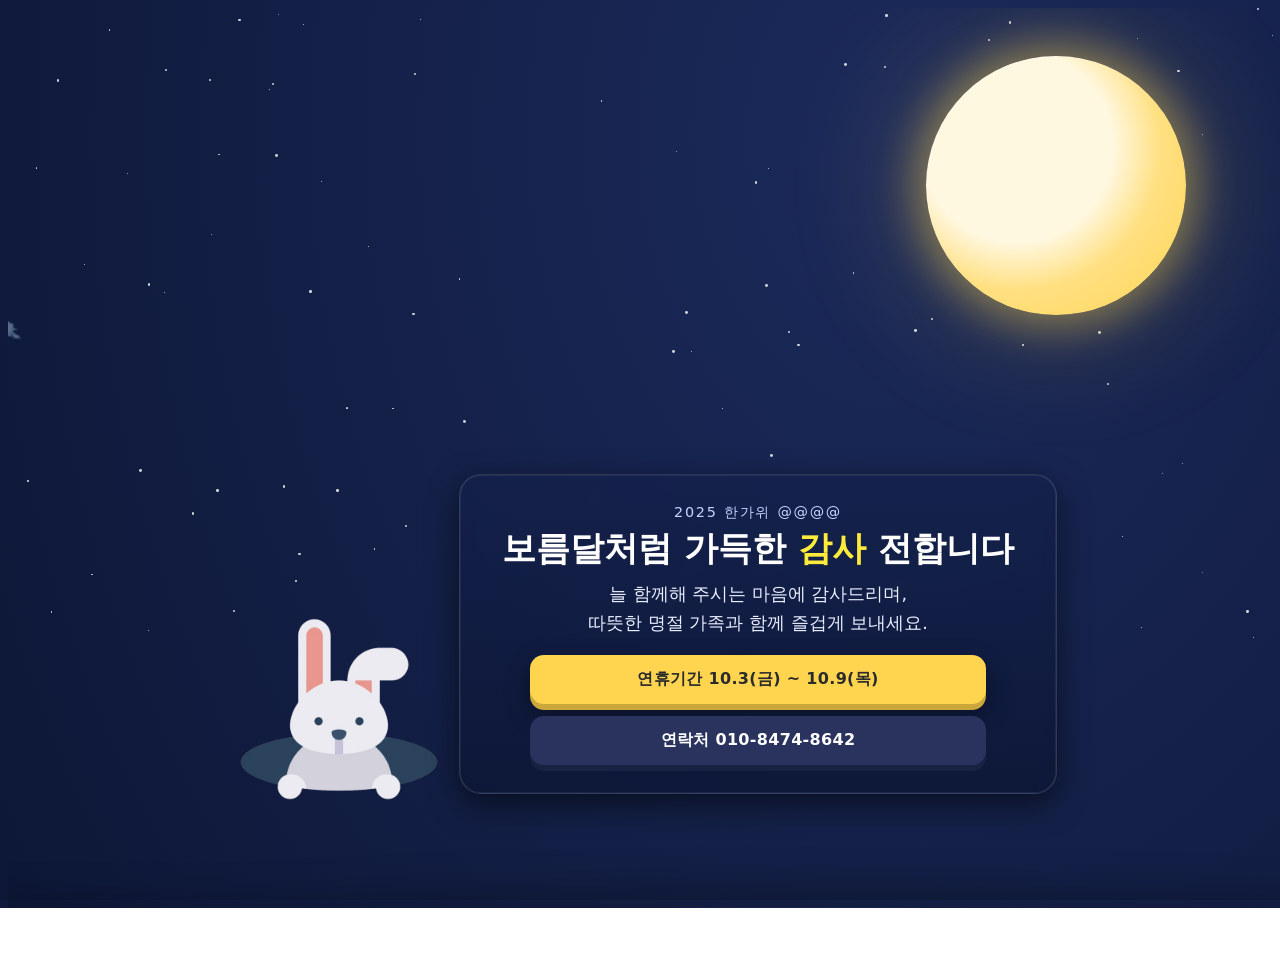
==== index.html @ 929eb502 "Add files via upload" ====
<!doctype html>
<html lang="ko">
<head>
  <meta charset="utf-8" />
  <meta name="viewport" content="width=device-width, initial-scale=1.0">
  <title>해요코딩학원 추석 감사 인사</title>
  <meta name="description" content="풍성한 한가위, 보내주신 신뢰와 응원에 감사드립니다. 해요코딩학원 드림." />
  <!-- 공유 미리보기 -->
  <meta property="og:title" content="풍성한 한가위 감사드립니다 🎑" />
  <meta property="og:description" content="보름달처럼 가득 찬 기쁨이 함께하길 바랍니다. 해요코딩학원 드림." />
  <meta property="og:image" content="https://postfiles.pstatic.net/MjAyNTA5MjdfMTMx/MDAxNzU4OTQ4NzI3Mjgy.Dm1bkY2tgO7mXk5aLHspOG1yhKD48ZL5SoJcIr5tyhEg.bdWwjQ0OEG_s8W8WAwv14SQyLs3kI4AkTOx3r7p2QRIg.PNG/kakao_image.png?type=w773" />
  <meta property="og:type" content="website" />
  <link rel="stylesheet" href="style.css" />
</head>
<body>
  <main class="scene">
    <!-- 배경 오브젝트 -->
    <div class="stars" aria-hidden="true"></div>
    <div class="moon" aria-hidden="true"></div>
    <div class="cloud" aria-hidden="true"></div>
    <div class="cloud two" aria-hidden="true"></div>

    
    <div class="hills" aria-hidden="true"></div>

    
    <section class="card-wrap"> 
      <img class="rabbit" src="images/rabbit.png" alt="추석 토끼" />
    <!-- 콘텐츠 카드 -->
    <section class="card" role="dialog" aria-label="추석 인사 카드">
      <div class="badge">2025 한가위 @@@@</div>
      <h1>보름달처럼 가득한 <span class="accent">감사</span> 전합니다</h1>
      <p>
        늘 함께해 주시는 마음에 감사드리며,<br>  
        따뜻한 명절 가족과 함께 즐겁게 보내세요.
      </p>
      <div class="btns">
        <!-- 👉 필요 시 링크 교체 -->
        <a class="btn primary" href="https://blog.naver.com/heyocoding/224020069210" target="_blank" rel="noopener">연휴기간 10.3(금) ~ 10.9(목)</a>
        <a class="btn ghost" href="tel:01084748642">연락처 010-8474-8642</a>
      </div>

    </section>  
    </section>

    <footer class="foot">© 해요코딩학원 | <br>울산 북구 화산4길 22, 3층</footer>
  </main>
  <script src="script.js"></script>
</body>
</html>
---- style.css ----
/* 기본 색상 */
:root{
  --bg1:#0b1431; --bg2:#1b2a5b;
  --accent:#ffd54f; --accent2:#ffeb3b;
  --txt:#ffffff; --sub:#c6d4ff;
  --btn:#ffd54f; --btnTxt:#2b2b2b;
}

/* 9:16 세로 화면 최적화 */
html,body{
  width:100%;
  height:100%;
  overflow-x:hidden; /* 가로 스크롤 방지 */
}
body{
  font-family: ui-rounded, "Pretendard","Noto Sans KR", system-ui, -apple-system, sans-serif;
  background: radial-gradient(1200px 1600px at 70% 15%, var(--bg2), var(--bg1));
  color:var(--txt);
}

/* 장면 컨테이너 : 안전영역 포함 */
.scene{
  position:relative; min-height:100dvh;
  padding: max(2.4rem, env(safe-area-inset-top)) 16px max(18px, env(safe-area-inset-bottom));
  display:grid; place-items:center;
  overflow:hidden;
}

/* 달/구름/별 애니메이션 크기 상향, 위치 상단 집중 */
.moon{
  position:absolute; 
  top:5%; right:8%;
  width:min(28.8vmin, 500px); 
  height:min(28.8vmin, 500px);   /* ← 오타 수정: 500x → 500px */
  aspect-ratio:1/1; 
  border-radius:50%;

  background: radial-gradient(
    circle at 35% 35%,
    #fff8e1 0 40%,
    #ffe082 60%,
    #ffd54f 100%
  );

  box-shadow:0 0 40px 12px rgba(255,213,79,.4),
             0 0 120px 24px rgba(255,213,79,.18);

  /* 두 가지 애니메이션 동시 적용 */
  animation: float 6s ease-in-out infinite,
             moonGlow 4s ease-in-out infinite;
}

/* 위아래 둥실둥실 */
@keyframes float{
  0%,100%{ transform:translateY(0); }
  50%    { transform:translateY(-8px); }
}

/* 반짝이는 효과 */
@keyframes moonGlow{
  0%,100%{
    box-shadow:0 0 40px 12px rgba(255,213,79,.4),
               0 0 120px 24px rgba(255,213,79,.18);
    filter:brightness(1);
  }
  50%{
    box-shadow:0 0 60px 20px rgba(255,213,79,.65),
               0 0 160px 36px rgba(255,213,79,.35);
    filter:brightness(1.08);
  }
}



.cloud{
  position:absolute;
  top:14%; left:-30vw;
  width:70vw;
  /* height:auto;  ← 이거 제거 */
  height: clamp(144px, 21.6vw, 312px);   /* ✅ 요소 높이 부여 */
  background-image: url("images/cloud.png");
  background-size: contain;
  background-repeat: no-repeat;
  animation: drift 30s linear infinite;
  opacity:.5;
  z-index: 1;
}
.cloud.two{
  top:22%;
  left:-40vw;
   width:72vw;   /* 60 × 1.2 */
  height: clamp(120px, 19.2vw, 264px);
  animation: drift 38s linear infinite;
  opacity:.55;
}

@keyframes drift{
  from { transform: translateX(0); }
  to   { transform: translateX(130vw); }  /* ✅ transform 기반 이동이 더 매끄러움 */
}



/* 별 */
.stars i{
  position:absolute; background:#fff; width:2px; height:2px; border-radius:50%;
  opacity:.8; animation: twinkle 3s ease-in-out infinite alternate;
}
@keyframes twinkle{from{opacity:.25; transform:scale(.8)} to{opacity:1; transform:scale(1.15)}}

/* 언덕(하단) */
.hills{
  position:absolute; inset:auto -10% 0 -10%; height:28vh; pointer-events:none;
  background:
    radial-gradient(110% 60% at 10% 120%, #223a80 0 60%, transparent 61%),
    radial-gradient(120% 70% at 60% 120%, #1d2f66 0 60%, transparent 61%),
    radial-gradient(110% 60% at 110% 120%, #253a7a 0 60%, transparent 61%);
  filter: drop-shadow(0 -8px 24px #0006);
}
.card-wrap{
  display:flex;
  justify-content:center;   /* 가운데 정렬 */
  align-items:center;       /* 세로 정렬 맞춤 */
  gap:20px;                 /* 토끼와 카드 사이 간격 */
  position:relative;
  z-index:2;                /* 배경 요소보다 위 */
  flex-wrap:wrap;           /* 모바일에서 자동 줄바꿈 */
}

.rabbit{
  width:min(31.2vmin, 200px);  /* 크기 적절히 */
  animation: pound 1.2s ease-in-out infinite, shine 2s ease-in-out infinite;
  margin-top:150px; 
}

/* 반짝임 애니메이션 */
@keyframes shine {
  0%, 100% {
    filter: drop-shadow(0 0 4px rgba(255, 255, 255, 0.3))
            drop-shadow(0 0 8px rgba(255, 255, 200, 0.2));
  }
  50% {
    filter: drop-shadow(0 0 8px rgba(255, 255, 255, 0.8))
            drop-shadow(0 0 16px rgba(255, 255, 150, 0.6));
  }
}
@keyframes pound{0%{transform:translateY(0)}50%{transform:translateY(-3px)}100%{transform:translateY(0)}}

/* 카드 : 세로 가독성 위해 크게, 버튼 세로 정렬 */
.card{
  position:relative; z-index:2; text-align:center;
  width:min(92vw, 540px);
  padding: clamp(18px, 3.2vh, 28px);
  background: linear-gradient(180deg, #13204aAA, #0b1431AA);
  border:1px solid #ffffff22; border-radius:22px;
  backdrop-filter: blur(6px);
  box-shadow: 0 10px 30px #0008, inset 0 0 0 1px #fff1;
  animation: rise .9s ease-out both;
}
@keyframes rise{from{transform:translateY(12px); opacity:0}to{transform:translateY(0); opacity:1}}

.badge{
  font-size: clamp(.9rem, 1.6vh, 1rem);
  letter-spacing:.12em; color:var(--sub)
}
h1{
  margin:.35rem 0 .6rem;
  font-size: clamp(1.4rem, 3.8vh, 2.3rem);
  line-height:1.25;
}
.accent{color:var(--accent2)}
p{
  margin:.4rem 0 1.1rem; line-height:1.65; color:#e9eeff;
  font-size: clamp(1rem, 2.1vh, 1.1rem);
}

/* 버튼 : 터치 영역 크게, 세로 스택 */
.btns{display:flex; flex-direction:column; gap:12px; align-items:center}
.btn{
  width:min(92%, 420px);
  padding:14px 18px; border-radius:14px; border:0; cursor:pointer;
  text-decoration:none; display:inline-flex; justify-content:center; align-items:center;
  font-weight:800; letter-spacing:.02em;
  transition:.15s ease;
}
.btn.primary{
  background:var(--btn); color:var(--btnTxt);
  box-shadow:0 6px 0 #c9a73a, 0 10px 24px #0006;
}
.btn.ghost{
  background:#2a335e; color:#fff;
  box-shadow:0 6px 0 #1a2244;
}
.btn:active{transform: translateY(1px)}

.foot{
  position:absolute; bottom: max(8px, env(safe-area-inset-bottom));
  left:50%; transform:translateX(-50%);
  font-size:.9rem; color:#cbd6ff88
}

/* 작은 기기(가로 360~390px)에서 카드가 너무 크지 않게 */
@media (max-width: 400px){
  .rabbit{left:3vw}
  .moon{right:6%}
}


/* 모바일에서 균형 맞추기 */
@media (max-width:600px){
  /* 달: 가운데 윗부분에 정렬 + 화면 밖으로 안나가게 */
  .moon{
    left:50%; right:auto; top:6%;
    transform:translateX(-50%);          /* 가로 가운데 */
    width:min(38vmin,380px);              /* 살짝 키워도 중앙이라 안정적 */
    height:min(38vmin,380px);
  }

  /* 구름: 달을 중심으로 좌우 균형 */
  .cloud{
    left:50%; top:22%;
    transform:translateX(-70%);           /* 왼쪽 구름 역할 */
    width:78vw; height:clamp(120px,18vw,260px);
    opacity:.55;
  }
  .cloud.two{
    left:50%; top:30%;
    transform:translateX(10%);            /* 오른쪽 구름 역할 */
    width:70vw; height:clamp(110px,17vw,240px);
    opacity:.45;
    animation-duration:36s;
  }

  /* 토끼: 카드 위 중앙 정렬 */
  .card-wrap{flex-direction:column; align-items:center; gap:16px}
  .rabbit{margin-top:4vh}                  /* 150px 고정값 대신 비율 사용 */
  
  /* 카드: 살짝 위로 올려 화면 하단 여백 확보 */
  .card{margin-top:2vh}
}
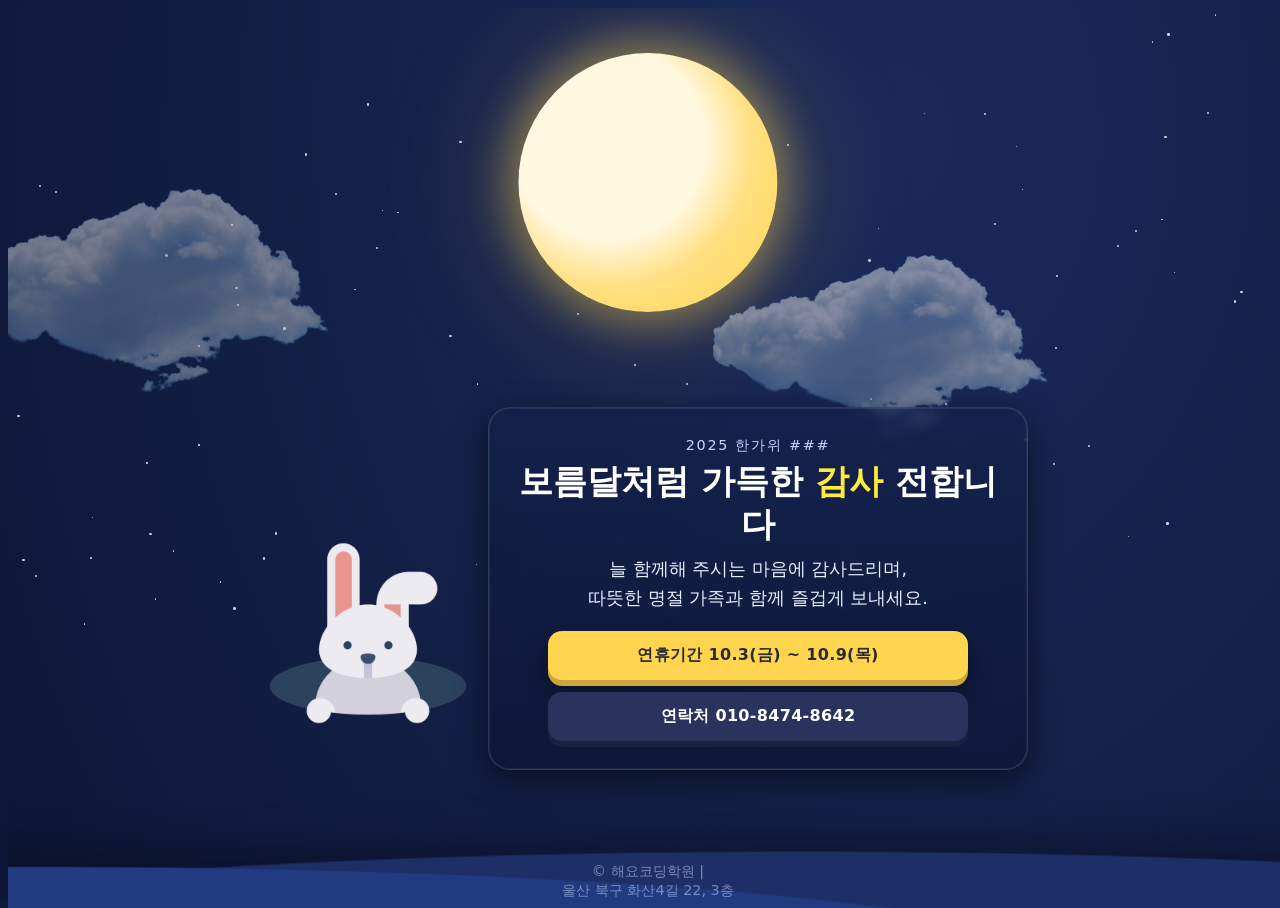
==== commit 1eab9165: "Add files via upload" ====
--- a/index.html
+++ b/index.html
@@ -2,7 +2,7 @@
 <html lang="ko">
 <head>
   <meta charset="utf-8" />
-  <meta name="viewport" content="width=device-width, initial-scale=1.0">
+  <meta name="viewport" content="width=device-width,initial-scale=1,viewport-fit=cover" />
   <title>해요코딩학원 추석 감사 인사</title>
   <meta name="description" content="풍성한 한가위, 보내주신 신뢰와 응원에 감사드립니다. 해요코딩학원 드림." />
   <!-- 공유 미리보기 -->
@@ -19,28 +19,23 @@
     <div class="moon" aria-hidden="true"></div>
     <div class="cloud" aria-hidden="true"></div>
     <div class="cloud two" aria-hidden="true"></div>
-
-    
     <div class="hills" aria-hidden="true"></div>
 
-    
-    <section class="card-wrap"> 
+    <!-- 콘텐츠 -->
+    <section class="card-wrap">
       <img class="rabbit" src="images/rabbit.png" alt="추석 토끼" />
-    <!-- 콘텐츠 카드 -->
-    <section class="card" role="dialog" aria-label="추석 인사 카드">
-      <div class="badge">2025 한가위 @@@@</div>
-      <h1>보름달처럼 가득한 <span class="accent">감사</span> 전합니다</h1>
-      <p>
-        늘 함께해 주시는 마음에 감사드리며,<br>  
-        따뜻한 명절 가족과 함께 즐겁게 보내세요.
-      </p>
-      <div class="btns">
-        <!-- 👉 필요 시 링크 교체 -->
-        <a class="btn primary" href="https://blog.naver.com/heyocoding/224020069210" target="_blank" rel="noopener">연휴기간 10.3(금) ~ 10.9(목)</a>
-        <a class="btn ghost" href="tel:01084748642">연락처 010-8474-8642</a>
-      </div>
-
-    </section>  
+      <section class="card" role="dialog" aria-label="추석 인사 카드">
+        <div class="badge">2025 한가위 ###</div>
+        <h1>보름달처럼 가득한 <span class="accent">감사</span> 전합니다</h1>
+        <p>
+          늘 함께해 주시는 마음에 감사드리며,<br>
+          따뜻한 명절 가족과 함께 즐겁게 보내세요.
+        </p>
+        <div class="btns">
+          <a class="btn primary" href="https://blog.naver.com/heyocoding/224020069210" target="_blank" rel="noopener">연휴기간 10.3(금) ~ 10.9(목)</a>
+          <a class="btn ghost" href="tel:01084748642">연락처 010-8474-8642</a>
+        </div>
+      </section>
     </section>
 
     <footer class="foot">© 해요코딩학원 | <br>울산 북구 화산4길 22, 3층</footer>
--- a/style.css
+++ b/style.css
@@ -6,12 +6,13 @@
   --btn:#ffd54f; --btnTxt:#2b2b2b;
 }
 
-/* 9:16 세로 화면 최적화 */
+/* 초기화 & 스크롤 가로 차단 */
 html,body{
   width:100%;
   height:100%;
   overflow-x:hidden; /* 가로 스크롤 방지 */
 }
+*{box-sizing:border-box}
 body{
   font-family: ui-rounded, "Pretendard","Noto Sans KR", system-ui, -apple-system, sans-serif;
   background: radial-gradient(1200px 1600px at 70% 15%, var(--bg2), var(--bg1));
@@ -23,40 +24,39 @@
   position:relative; min-height:100dvh;
   padding: max(2.4rem, env(safe-area-inset-top)) 16px max(18px, env(safe-area-inset-bottom));
   display:grid; place-items:center;
-  overflow:hidden;
-}
-
-/* 달/구름/별 애니메이션 크기 상향, 위치 상단 집중 */
+  overflow:hidden; /* 내부 절대요소가 밖으로 나가도 잘림 방지 */
+}
+
+/* 달 */
 .moon{
-  position:absolute; 
-  top:5%; right:8%;
-  width:min(28.8vmin, 500px); 
-  height:min(28.8vmin, 500px);   /* ← 오타 수정: 500x → 500px */
-  aspect-ratio:1/1; 
+  position:absolute;
+  top:5%;
+  left:50%;
+  transform:translateX(-50%);
+  width:min(28.8vmin, 500px);
+  height:min(28.8vmin, 500px);
+  aspect-ratio:1/1;
   border-radius:50%;
-
   background: radial-gradient(
     circle at 35% 35%,
     #fff8e1 0 40%,
     #ffe082 60%,
     #ffd54f 100%
   );
-
   box-shadow:0 0 40px 12px rgba(255,213,79,.4),
              0 0 120px 24px rgba(255,213,79,.18);
-
-  /* 두 가지 애니메이션 동시 적용 */
   animation: float 6s ease-in-out infinite,
              moonGlow 4s ease-in-out infinite;
-}
-
-/* 위아래 둥실둥실 */
+  max-width:100vw; /* 어떤 화면에서도 가로 초과 금지 */
+}
+
+/* 둥실둥실 */
 @keyframes float{
-  0%,100%{ transform:translateY(0); }
-  50%    { transform:translateY(-8px); }
-}
-
-/* 반짝이는 효과 */
+  0%,100%{ transform:translate(-50%,0); }
+  50%    { transform:translate(-50%,-8px); }
+}
+
+/* 반짝임 */
 @keyframes moonGlow{
   0%,100%{
     box-shadow:0 0 40px 12px rgba(255,213,79,.4),
@@ -70,36 +70,38 @@
   }
 }
 
-
-
+/* 구름 */
 .cloud{
   position:absolute;
-  top:14%; left:-30vw;
+  top:14%;
+  left:50%;
+  transform:translateX(-80%);
   width:70vw;
-  /* height:auto;  ← 이거 제거 */
-  height: clamp(144px, 21.6vw, 312px);   /* ✅ 요소 높이 부여 */
+  height: clamp(144px, 21.6vw, 312px);
   background-image: url("images/cloud.png");
   background-size: contain;
   background-repeat: no-repeat;
   animation: drift 30s linear infinite;
   opacity:.5;
-  z-index: 1;
+  z-index:1;
+  max-width:100vw;
 }
 .cloud.two{
   top:22%;
-  left:-40vw;
-   width:72vw;   /* 60 × 1.2 */
+  left:50%;
+  transform:translateX(5%);
+  width:72vw;
   height: clamp(120px, 19.2vw, 264px);
   animation: drift 38s linear infinite;
   opacity:.55;
-}
-
+  max-width:100vw;
+}
+
+/* 부드러운 이동(화면을 넘기지 않도록 130→105) */
 @keyframes drift{
   from { transform: translateX(0); }
-  to   { transform: translateX(130vw); }  /* ✅ transform 기반 이동이 더 매끄러움 */
-}
-
-
+  to   { transform: translateX(105vw); }
+}
 
 /* 별 */
 .stars i{
@@ -117,23 +119,27 @@
     radial-gradient(110% 60% at 110% 120%, #253a7a 0 60%, transparent 61%);
   filter: drop-shadow(0 -8px 24px #0006);
 }
+
+/* 카드 + 토끼 래퍼 */
 .card-wrap{
   display:flex;
-  justify-content:center;   /* 가운데 정렬 */
-  align-items:center;       /* 세로 정렬 맞춤 */
-  gap:20px;                 /* 토끼와 카드 사이 간격 */
+  justify-content:center;
+  align-items:center;
+  gap:20px;
   position:relative;
-  z-index:2;                /* 배경 요소보다 위 */
-  flex-wrap:wrap;           /* 모바일에서 자동 줄바꿈 */
-}
-
+  z-index:2;
+  flex-wrap:wrap; /* 줄바꿈으로 자동 반응형 */
+}
+
+/* 토끼 */
 .rabbit{
-  width:min(31.2vmin, 200px);  /* 크기 적절히 */
+  width:min(31.2vmin, 200px);
   animation: pound 1.2s ease-in-out infinite, shine 2s ease-in-out infinite;
-  margin-top:150px; 
-}
-
-/* 반짝임 애니메이션 */
+  margin-top:10vh;
+  max-width:100vw;
+}
+
+/* 반짝임 */
 @keyframes shine {
   0%, 100% {
     filter: drop-shadow(0 0 4px rgba(255, 255, 255, 0.3))
@@ -146,7 +152,7 @@
 }
 @keyframes pound{0%{transform:translateY(0)}50%{transform:translateY(-3px)}100%{transform:translateY(0)}}
 
-/* 카드 : 세로 가독성 위해 크게, 버튼 세로 정렬 */
+/* 카드 */
 .card{
   position:relative; z-index:2; text-align:center;
   width:min(92vw, 540px);
@@ -174,7 +180,7 @@
   font-size: clamp(1rem, 2.1vh, 1.1rem);
 }
 
-/* 버튼 : 터치 영역 크게, 세로 스택 */
+/* 버튼 */
 .btns{display:flex; flex-direction:column; gap:12px; align-items:center}
 .btn{
   width:min(92%, 420px);
@@ -193,48 +199,43 @@
 }
 .btn:active{transform: translateY(1px)}
 
+/* 푸터 */
 .foot{
   position:absolute; bottom: max(8px, env(safe-area-inset-bottom));
   left:50%; transform:translateX(-50%);
-  font-size:.9rem; color:#cbd6ff88
-}
-
-/* 작은 기기(가로 360~390px)에서 카드가 너무 크지 않게 */
+  font-size:.9rem; color:#cbd6ff88; text-align:center;
+}
+
+/* 작은 기기(가로 360~390px)에서 전체 요소 중앙 유지 */
 @media (max-width: 400px){
-  .rabbit{left:3vw}
-  .moon{right:6%}
-}
-
-
-/* 모바일에서 균형 맞추기 */
+  .moon{top:6%}
+}
+
+/* 모바일 추가 최적화 */
 @media (max-width:600px){
-  /* 달: 가운데 윗부분에 정렬 + 화면 밖으로 안나가게 */
+  /* 달: 중앙 + 화면 초과 방지 */
   .moon{
-    left:50%; right:auto; top:6%;
-    transform:translateX(-50%);          /* 가로 가운데 */
-    width:min(38vmin,380px);              /* 살짝 키워도 중앙이라 안정적 */
+    width:min(38vmin,380px);
     height:min(38vmin,380px);
-  }
-
-  /* 구름: 달을 중심으로 좌우 균형 */
+    top:6%;
+  }
+
+  /* 구름: 좌우 균형 + 화면 초과 방지 */
   .cloud{
     left:50%; top:22%;
-    transform:translateX(-70%);           /* 왼쪽 구름 역할 */
+    transform:translateX(-70%);
     width:78vw; height:clamp(120px,18vw,260px);
     opacity:.55;
   }
   .cloud.two{
     left:50%; top:30%;
-    transform:translateX(10%);            /* 오른쪽 구름 역할 */
+    transform:translateX(10%);
     width:70vw; height:clamp(110px,17vw,240px);
-    opacity:.45;
-    animation-duration:36s;
-  }
-
-  /* 토끼: 카드 위 중앙 정렬 */
+    opacity:.45; animation-duration:36s;
+  }
+
+  /* 토끼/카드 중앙 정렬 */
   .card-wrap{flex-direction:column; align-items:center; gap:16px}
-  .rabbit{margin-top:4vh}                  /* 150px 고정값 대신 비율 사용 */
-  
-  /* 카드: 살짝 위로 올려 화면 하단 여백 확보 */
-  .card{margin-top:2vh}
-}
+  .rabbit{margin-top:4vh; width:min(35vw, 180px)}
+  .card{width:90vw; margin-top:2vh}
+}
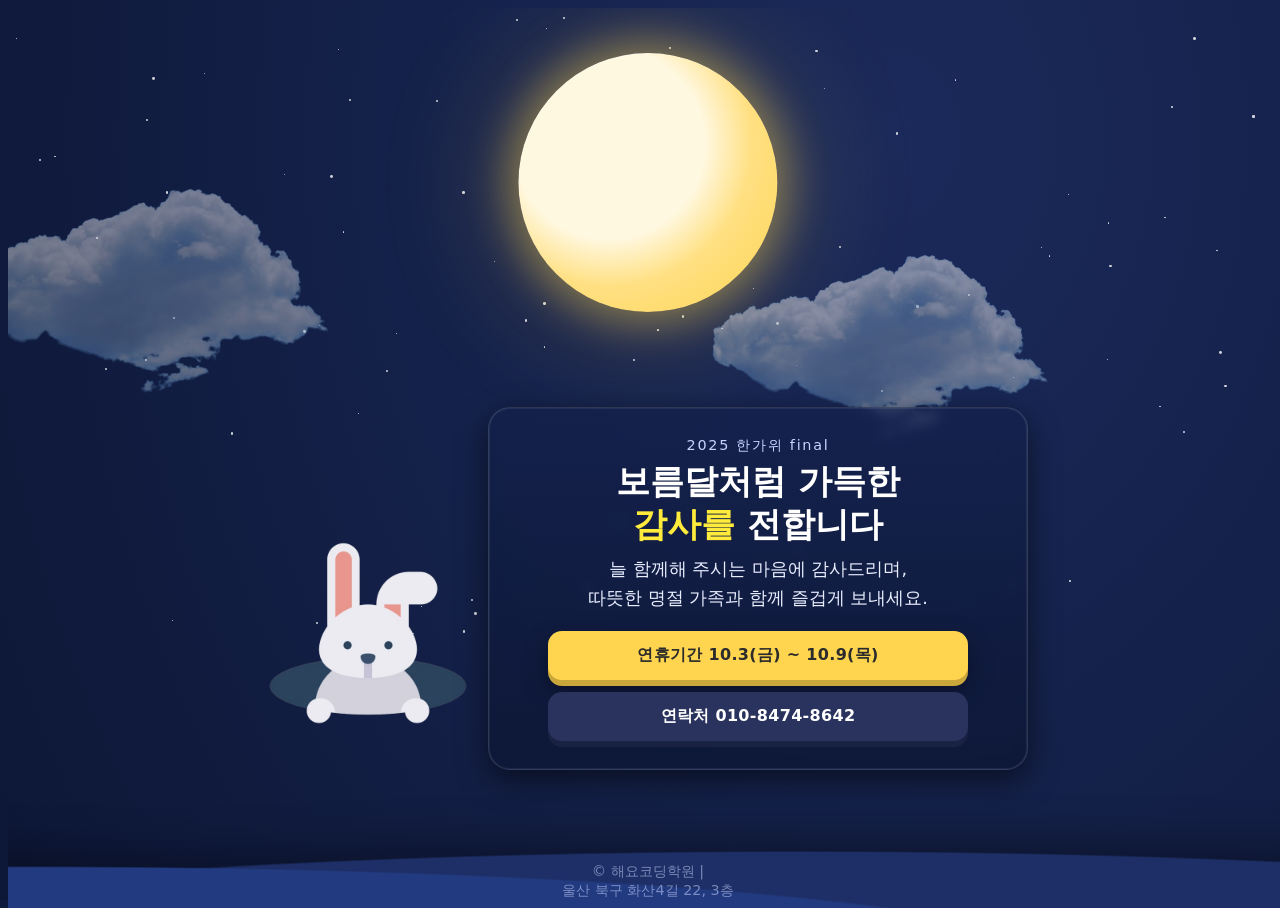
==== commit 3c903f59: "Add files via upload" ====
--- a/index.html
+++ b/index.html
@@ -25,8 +25,8 @@
     <section class="card-wrap">
       <img class="rabbit" src="images/rabbit.png" alt="추석 토끼" />
       <section class="card" role="dialog" aria-label="추석 인사 카드">
-        <div class="badge">2025 한가위 ###</div>
-        <h1>보름달처럼 가득한 <span class="accent">감사</span> 전합니다</h1>
+        <div class="badge">2025 한가위 final</div>
+        <h1>보름달처럼 가득한 <br><span class="accent">감사를</span> 전합니다</h1>
         <p>
           늘 함께해 주시는 마음에 감사드리며,<br>
           따뜻한 명절 가족과 함께 즐겁게 보내세요.
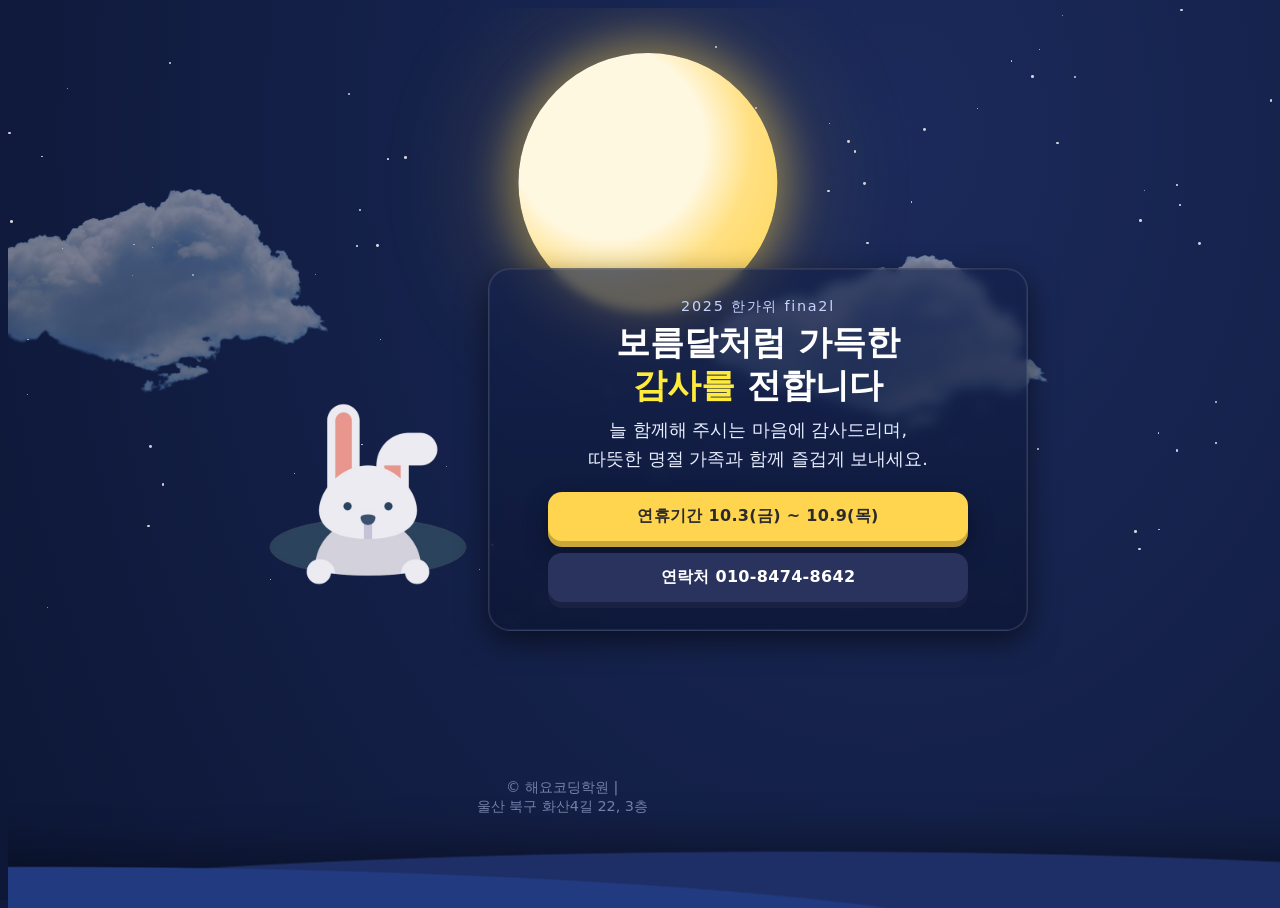
==== commit 8077f148: "Add files via upload" ====
--- a/index.html
+++ b/index.html
@@ -25,7 +25,7 @@
     <section class="card-wrap">
       <img class="rabbit" src="images/rabbit.png" alt="추석 토끼" />
       <section class="card" role="dialog" aria-label="추석 인사 카드">
-        <div class="badge">2025 한가위 final</div>
+        <div class="badge">2025 한가위 fina2l</div>
         <h1>보름달처럼 가득한 <br><span class="accent">감사를</span> 전합니다</h1>
         <p>
           늘 함께해 주시는 마음에 감사드리며,<br>
--- a/style.css
+++ b/style.css
@@ -201,7 +201,8 @@
 
 /* 푸터 */
 .foot{
-  position:absolute; bottom: max(8px, env(safe-area-inset-bottom));
+  position:static; 
+  bottom: max(8px, env(safe-area-inset-bottom));
   left:50%; transform:translateX(-50%);
   font-size:.9rem; color:#cbd6ff88; text-align:center;
 }
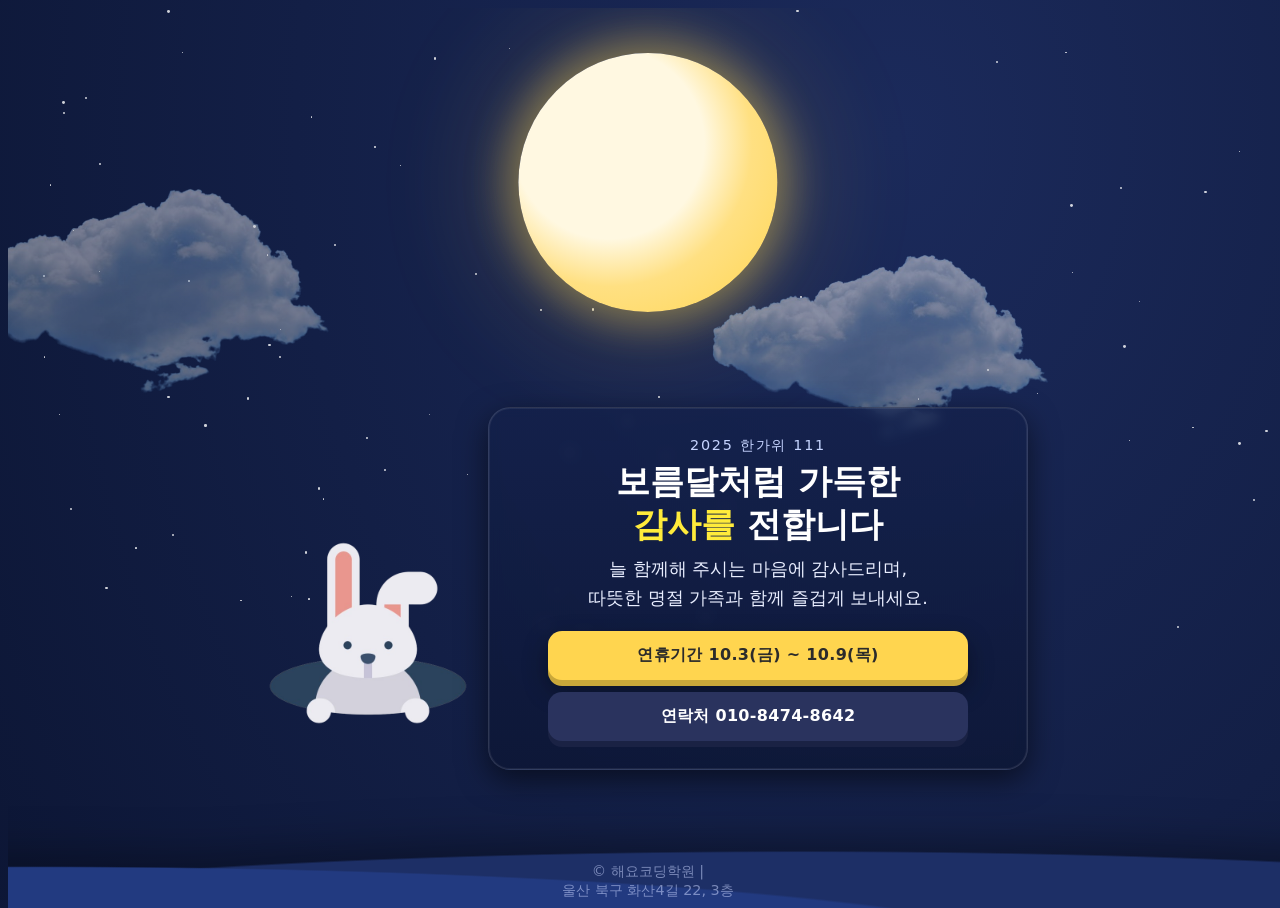
==== commit ba756695: "Add files via upload" ====
--- a/index.html
+++ b/index.html
@@ -25,7 +25,7 @@
     <section class="card-wrap">
       <img class="rabbit" src="images/rabbit.png" alt="추석 토끼" />
       <section class="card" role="dialog" aria-label="추석 인사 카드">
-        <div class="badge">2025 한가위 fina2l</div>
+        <div class="badge">2025 한가위 111</div>
         <h1>보름달처럼 가득한 <br><span class="accent">감사를</span> 전합니다</h1>
         <p>
           늘 함께해 주시는 마음에 감사드리며,<br>
--- a/style.css
+++ b/style.css
@@ -201,7 +201,7 @@
 
 /* 푸터 */
 .foot{
-  position:static; 
+  position:absolute; 
   bottom: max(8px, env(safe-area-inset-bottom));
   left:50%; transform:translateX(-50%);
   font-size:.9rem; color:#cbd6ff88; text-align:center;
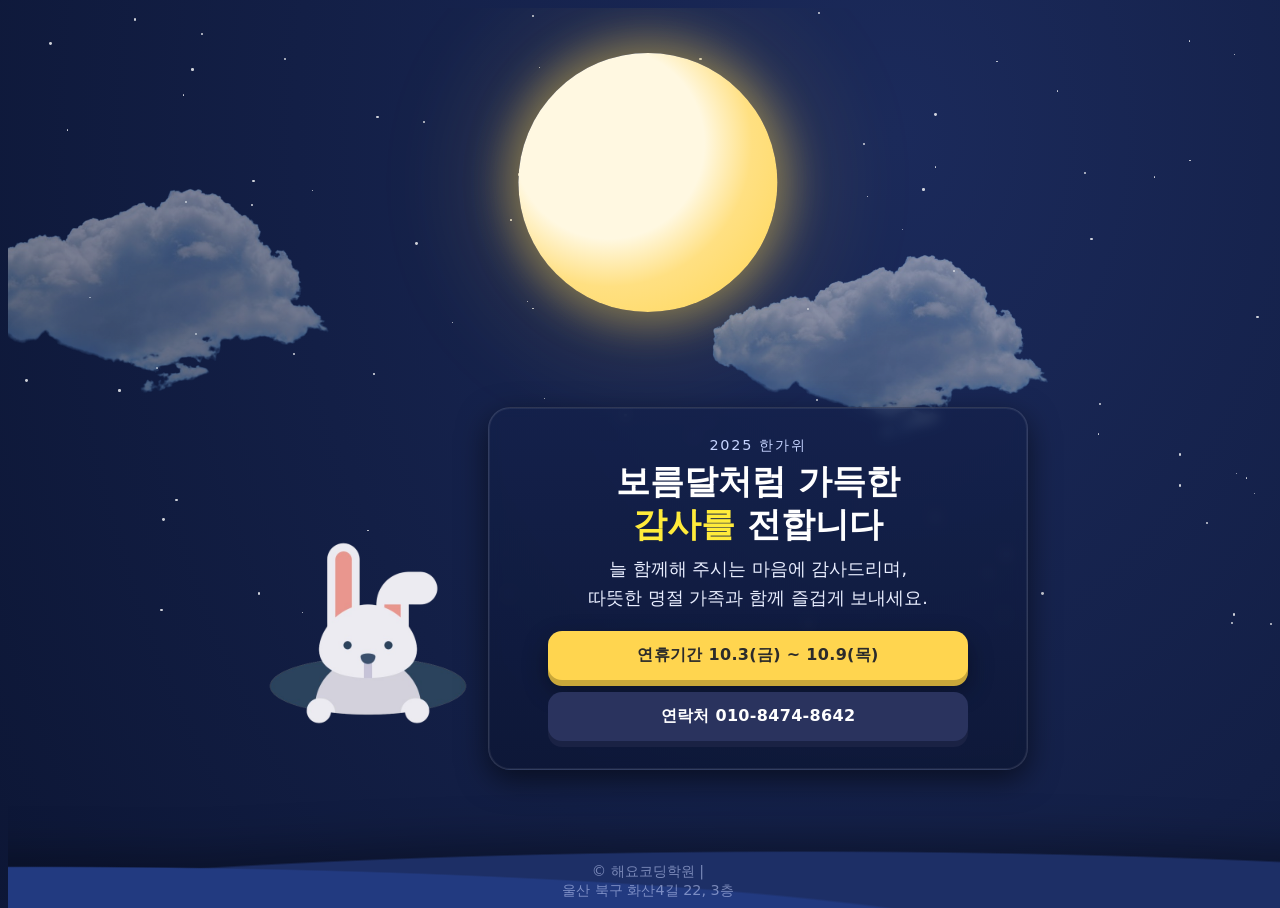
==== commit 4dcc0f37: "Add files via upload" ====
--- a/index.html
+++ b/index.html
@@ -25,7 +25,7 @@
     <section class="card-wrap">
       <img class="rabbit" src="images/rabbit.png" alt="추석 토끼" />
       <section class="card" role="dialog" aria-label="추석 인사 카드">
-        <div class="badge">2025 한가위 111</div>
+        <div class="badge">2025 한가위</div>
         <h1>보름달처럼 가득한 <br><span class="accent">감사를</span> 전합니다</h1>
         <p>
           늘 함께해 주시는 마음에 감사드리며,<br>
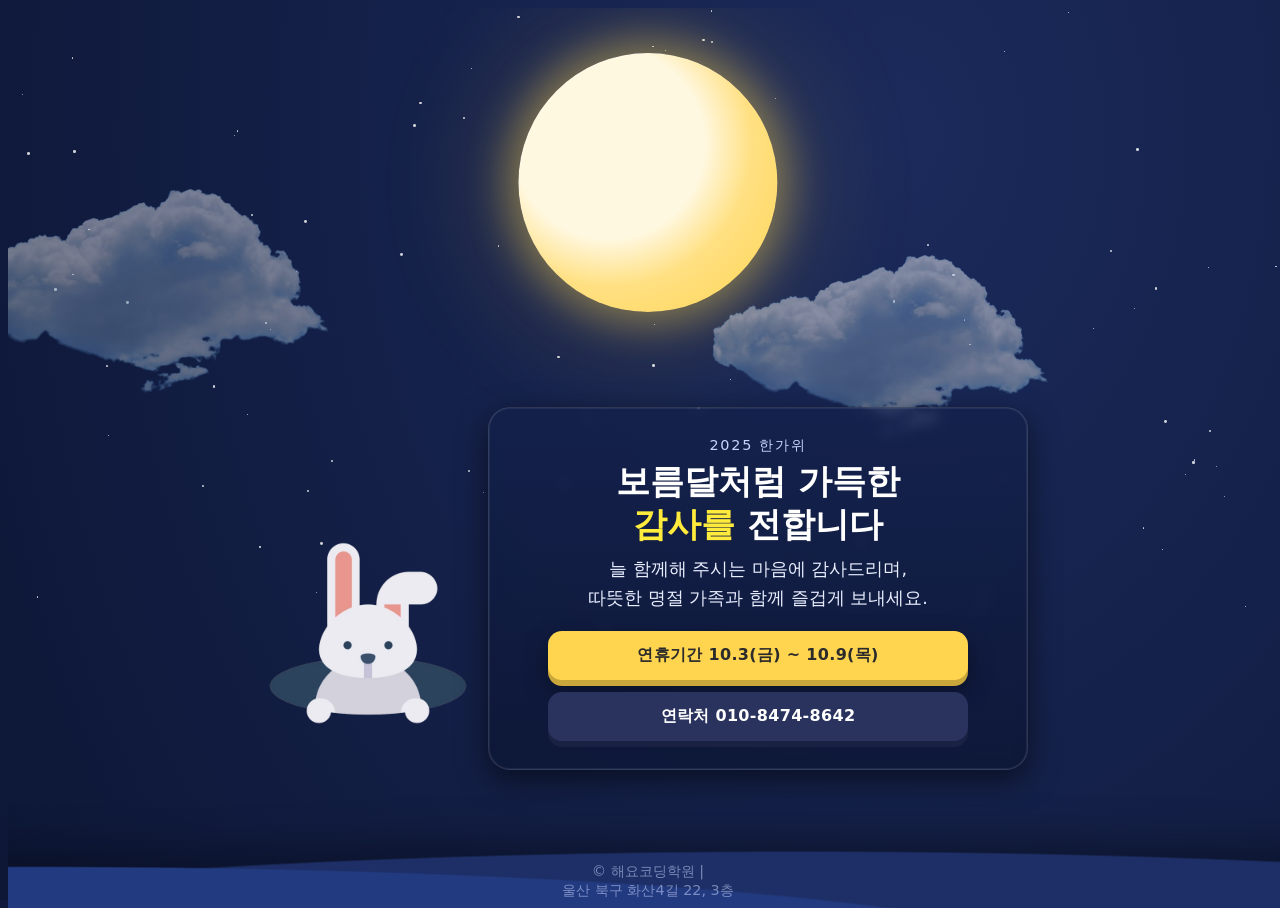
==== commit 6b0ce3d4: "Add files via upload" ====
--- a/index.html
+++ b/index.html
@@ -1,45 +1 @@
-<!doctype html>
-<html lang="ko">
-<head>
-  <meta charset="utf-8" />
-  <meta name="viewport" content="width=device-width,initial-scale=1,viewport-fit=cover" />
-  <title>해요코딩학원 추석 감사 인사</title>
-  <meta name="description" content="풍성한 한가위, 보내주신 신뢰와 응원에 감사드립니다. 해요코딩학원 드림." />
-  <!-- 공유 미리보기 -->
-  <meta property="og:title" content="풍성한 한가위 감사드립니다 🎑" />
-  <meta property="og:description" content="보름달처럼 가득 찬 기쁨이 함께하길 바랍니다. 해요코딩학원 드림." />
-  <meta property="og:image" content="https://postfiles.pstatic.net/MjAyNTA5MjdfMTMx/MDAxNzU4OTQ4NzI3Mjgy.Dm1bkY2tgO7mXk5aLHspOG1yhKD48ZL5SoJcIr5tyhEg.bdWwjQ0OEG_s8W8WAwv14SQyLs3kI4AkTOx3r7p2QRIg.PNG/kakao_image.png?type=w773" />
-  <meta property="og:type" content="website" />
-  <link rel="stylesheet" href="style.css" />
-</head>
-<body>
-  <main class="scene">
-    <!-- 배경 오브젝트 -->
-    <div class="stars" aria-hidden="true"></div>
-    <div class="moon" aria-hidden="true"></div>
-    <div class="cloud" aria-hidden="true"></div>
-    <div class="cloud two" aria-hidden="true"></div>
-    <div class="hills" aria-hidden="true"></div>
-
-    <!-- 콘텐츠 -->
-    <section class="card-wrap">
-      <img class="rabbit" src="images/rabbit.png" alt="추석 토끼" />
-      <section class="card" role="dialog" aria-label="추석 인사 카드">
-        <div class="badge">2025 한가위</div>
-        <h1>보름달처럼 가득한 <br><span class="accent">감사를</span> 전합니다</h1>
-        <p>
-          늘 함께해 주시는 마음에 감사드리며,<br>
-          따뜻한 명절 가족과 함께 즐겁게 보내세요.
-        </p>
-        <div class="btns">
-          <a class="btn primary" href="https://blog.naver.com/heyocoding/224020069210" target="_blank" rel="noopener">연휴기간 10.3(금) ~ 10.9(목)</a>
-          <a class="btn ghost" href="tel:01084748642">연락처 010-8474-8642</a>
-        </div>
-      </section>
-    </section>
-
-    <footer class="foot">© 해요코딩학원 | <br>울산 북구 화산4길 22, 3층</footer>
-  </main>
-  <script src="script.js"></script>
-</body>
-</html>
+<!doctype html><html lang="ko"><head><meta charset="utf-8"/><meta name="viewport" content="width=device-width,initial-scale=1,viewport-fit=cover"/><title>해요코딩학원 추석 감사 인사</title><meta name="description" content="풍성한 한가위, 보내주신 신뢰와 응원에 감사드립니다. 해요코딩학원 드림."/><meta property="og:title" content="풍성한 한가위 감사드립니다 🎑"/><meta property="og:description" content="보름달처럼 가득 찬 기쁨이 함께하길 바랍니다. 해요코딩학원 드림."/><meta property="og:image" content="https://postfiles.pstatic.net/MjAyNTA5MjdfMTMx/MDAxNzU4OTQ4NzI3Mjgy.Dm1bkY2tgO7mXk5aLHspOG1yhKD48ZL5SoJcIr5tyhEg.bdWwjQ0OEG_s8W8WAwv14SQyLs3kI4AkTOx3r7p2QRIg.PNG/kakao_image.png?type=w773"/><meta property="og:type" content="website"/><link rel="stylesheet" href="style.css"/></head><body><main class="scene"><div class="stars" aria-hidden="true"></div><div class="moon" aria-hidden="true"></div><div class="cloud" aria-hidden="true"></div><div class="cloud two" aria-hidden="true"></div><div class="hills" aria-hidden="true"></div><section class="card-wrap"><img class="rabbit" src="images/rabbit.png" alt="추석 토끼"/><section class="card" role="dialog" aria-label="추석 인사 카드"><div class="badge">2025 한가위</div><h1>보름달처럼 가득한<br><span class="accent">감사를</span> 전합니다</h1><p>늘 함께해 주시는 마음에 감사드리며,<br>따뜻한 명절 가족과 함께 즐겁게 보내세요.</p><div class="btns"><a class="btn primary" href="https://blog.naver.com/heyocoding/224020069210" target="_blank" rel="noopener">연휴기간 10.3(금) ~ 10.9(목)</a><a class="btn ghost" href="tel:01084748642">연락처 010-8474-8642</a></div></section></section><footer class="foot">© 해요코딩학원 | <br>울산 북구 화산4길 22, 3층</footer></main><script src="script.js"></script></body></html>
--- a/style.css
+++ b/style.css
@@ -1,242 +1 @@
-/* 기본 색상 */
-:root{
-  --bg1:#0b1431; --bg2:#1b2a5b;
-  --accent:#ffd54f; --accent2:#ffeb3b;
-  --txt:#ffffff; --sub:#c6d4ff;
-  --btn:#ffd54f; --btnTxt:#2b2b2b;
-}
-
-/* 초기화 & 스크롤 가로 차단 */
-html,body{
-  width:100%;
-  height:100%;
-  overflow-x:hidden; /* 가로 스크롤 방지 */
-}
-*{box-sizing:border-box}
-body{
-  font-family: ui-rounded, "Pretendard","Noto Sans KR", system-ui, -apple-system, sans-serif;
-  background: radial-gradient(1200px 1600px at 70% 15%, var(--bg2), var(--bg1));
-  color:var(--txt);
-}
-
-/* 장면 컨테이너 : 안전영역 포함 */
-.scene{
-  position:relative; min-height:100dvh;
-  padding: max(2.4rem, env(safe-area-inset-top)) 16px max(18px, env(safe-area-inset-bottom));
-  display:grid; place-items:center;
-  overflow:hidden; /* 내부 절대요소가 밖으로 나가도 잘림 방지 */
-}
-
-/* 달 */
-.moon{
-  position:absolute;
-  top:5%;
-  left:50%;
-  transform:translateX(-50%);
-  width:min(28.8vmin, 500px);
-  height:min(28.8vmin, 500px);
-  aspect-ratio:1/1;
-  border-radius:50%;
-  background: radial-gradient(
-    circle at 35% 35%,
-    #fff8e1 0 40%,
-    #ffe082 60%,
-    #ffd54f 100%
-  );
-  box-shadow:0 0 40px 12px rgba(255,213,79,.4),
-             0 0 120px 24px rgba(255,213,79,.18);
-  animation: float 6s ease-in-out infinite,
-             moonGlow 4s ease-in-out infinite;
-  max-width:100vw; /* 어떤 화면에서도 가로 초과 금지 */
-}
-
-/* 둥실둥실 */
-@keyframes float{
-  0%,100%{ transform:translate(-50%,0); }
-  50%    { transform:translate(-50%,-8px); }
-}
-
-/* 반짝임 */
-@keyframes moonGlow{
-  0%,100%{
-    box-shadow:0 0 40px 12px rgba(255,213,79,.4),
-               0 0 120px 24px rgba(255,213,79,.18);
-    filter:brightness(1);
-  }
-  50%{
-    box-shadow:0 0 60px 20px rgba(255,213,79,.65),
-               0 0 160px 36px rgba(255,213,79,.35);
-    filter:brightness(1.08);
-  }
-}
-
-/* 구름 */
-.cloud{
-  position:absolute;
-  top:14%;
-  left:50%;
-  transform:translateX(-80%);
-  width:70vw;
-  height: clamp(144px, 21.6vw, 312px);
-  background-image: url("images/cloud.png");
-  background-size: contain;
-  background-repeat: no-repeat;
-  animation: drift 30s linear infinite;
-  opacity:.5;
-  z-index:1;
-  max-width:100vw;
-}
-.cloud.two{
-  top:22%;
-  left:50%;
-  transform:translateX(5%);
-  width:72vw;
-  height: clamp(120px, 19.2vw, 264px);
-  animation: drift 38s linear infinite;
-  opacity:.55;
-  max-width:100vw;
-}
-
-/* 부드러운 이동(화면을 넘기지 않도록 130→105) */
-@keyframes drift{
-  from { transform: translateX(0); }
-  to   { transform: translateX(105vw); }
-}
-
-/* 별 */
-.stars i{
-  position:absolute; background:#fff; width:2px; height:2px; border-radius:50%;
-  opacity:.8; animation: twinkle 3s ease-in-out infinite alternate;
-}
-@keyframes twinkle{from{opacity:.25; transform:scale(.8)} to{opacity:1; transform:scale(1.15)}}
-
-/* 언덕(하단) */
-.hills{
-  position:absolute; inset:auto -10% 0 -10%; height:28vh; pointer-events:none;
-  background:
-    radial-gradient(110% 60% at 10% 120%, #223a80 0 60%, transparent 61%),
-    radial-gradient(120% 70% at 60% 120%, #1d2f66 0 60%, transparent 61%),
-    radial-gradient(110% 60% at 110% 120%, #253a7a 0 60%, transparent 61%);
-  filter: drop-shadow(0 -8px 24px #0006);
-}
-
-/* 카드 + 토끼 래퍼 */
-.card-wrap{
-  display:flex;
-  justify-content:center;
-  align-items:center;
-  gap:20px;
-  position:relative;
-  z-index:2;
-  flex-wrap:wrap; /* 줄바꿈으로 자동 반응형 */
-}
-
-/* 토끼 */
-.rabbit{
-  width:min(31.2vmin, 200px);
-  animation: pound 1.2s ease-in-out infinite, shine 2s ease-in-out infinite;
-  margin-top:10vh;
-  max-width:100vw;
-}
-
-/* 반짝임 */
-@keyframes shine {
-  0%, 100% {
-    filter: drop-shadow(0 0 4px rgba(255, 255, 255, 0.3))
-            drop-shadow(0 0 8px rgba(255, 255, 200, 0.2));
-  }
-  50% {
-    filter: drop-shadow(0 0 8px rgba(255, 255, 255, 0.8))
-            drop-shadow(0 0 16px rgba(255, 255, 150, 0.6));
-  }
-}
-@keyframes pound{0%{transform:translateY(0)}50%{transform:translateY(-3px)}100%{transform:translateY(0)}}
-
-/* 카드 */
-.card{
-  position:relative; z-index:2; text-align:center;
-  width:min(92vw, 540px);
-  padding: clamp(18px, 3.2vh, 28px);
-  background: linear-gradient(180deg, #13204aAA, #0b1431AA);
-  border:1px solid #ffffff22; border-radius:22px;
-  backdrop-filter: blur(6px);
-  box-shadow: 0 10px 30px #0008, inset 0 0 0 1px #fff1;
-  animation: rise .9s ease-out both;
-}
-@keyframes rise{from{transform:translateY(12px); opacity:0}to{transform:translateY(0); opacity:1}}
-
-.badge{
-  font-size: clamp(.9rem, 1.6vh, 1rem);
-  letter-spacing:.12em; color:var(--sub)
-}
-h1{
-  margin:.35rem 0 .6rem;
-  font-size: clamp(1.4rem, 3.8vh, 2.3rem);
-  line-height:1.25;
-}
-.accent{color:var(--accent2)}
-p{
-  margin:.4rem 0 1.1rem; line-height:1.65; color:#e9eeff;
-  font-size: clamp(1rem, 2.1vh, 1.1rem);
-}
-
-/* 버튼 */
-.btns{display:flex; flex-direction:column; gap:12px; align-items:center}
-.btn{
-  width:min(92%, 420px);
-  padding:14px 18px; border-radius:14px; border:0; cursor:pointer;
-  text-decoration:none; display:inline-flex; justify-content:center; align-items:center;
-  font-weight:800; letter-spacing:.02em;
-  transition:.15s ease;
-}
-.btn.primary{
-  background:var(--btn); color:var(--btnTxt);
-  box-shadow:0 6px 0 #c9a73a, 0 10px 24px #0006;
-}
-.btn.ghost{
-  background:#2a335e; color:#fff;
-  box-shadow:0 6px 0 #1a2244;
-}
-.btn:active{transform: translateY(1px)}
-
-/* 푸터 */
-.foot{
-  position:absolute; 
-  bottom: max(8px, env(safe-area-inset-bottom));
-  left:50%; transform:translateX(-50%);
-  font-size:.9rem; color:#cbd6ff88; text-align:center;
-}
-
-/* 작은 기기(가로 360~390px)에서 전체 요소 중앙 유지 */
-@media (max-width: 400px){
-  .moon{top:6%}
-}
-
-/* 모바일 추가 최적화 */
-@media (max-width:600px){
-  /* 달: 중앙 + 화면 초과 방지 */
-  .moon{
-    width:min(38vmin,380px);
-    height:min(38vmin,380px);
-    top:6%;
-  }
-
-  /* 구름: 좌우 균형 + 화면 초과 방지 */
-  .cloud{
-    left:50%; top:22%;
-    transform:translateX(-70%);
-    width:78vw; height:clamp(120px,18vw,260px);
-    opacity:.55;
-  }
-  .cloud.two{
-    left:50%; top:30%;
-    transform:translateX(10%);
-    width:70vw; height:clamp(110px,17vw,240px);
-    opacity:.45; animation-duration:36s;
-  }
-
-  /* 토끼/카드 중앙 정렬 */
-  .card-wrap{flex-direction:column; align-items:center; gap:16px}
-  .rabbit{margin-top:4vh; width:min(35vw, 180px)}
-  .card{width:90vw; margin-top:2vh}
-}
+:root{--bg1:#0b1431;--bg2:#1b2a5b;--accent:#ffd54f;--accent2:#ffeb3b;--txt:#ffffff;--sub:#c6d4ff;--btn:#ffd54f;--btnTxt:#2b2b2b}html,body{width:100%;height:100%;overflow-x:hidden}*{box-sizing:border-box}body{font-family:ui-rounded,"Pretendard","Noto Sans KR",system-ui,-apple-system,sans-serif;background:radial-gradient(1200px 1600px at 70% 15%,var(--bg2),var(--bg1));color:var(--txt)}.scene{position:relative;min-height:100dvh;padding:max(2.4rem,env(safe-area-inset-top))16px max(18px,env(safe-area-inset-bottom));display:grid;place-items:center;overflow:hidden}.moon{position:absolute;top:5%;left:50%;transform:translateX(-50%);width:min(28.8vmin,500px);height:min(28.8vmin,500px);aspect-ratio:1/1;border-radius:50%;background:radial-gradient(circle at 35% 35%,#fff8e1 0 40%,#ffe082 60%,#ffd54f 100%);box-shadow:0 0 40px 12px rgba(255,213,79,.4),0 0 120px 24px rgba(255,213,79,.18);animation:float 6s ease-in-out infinite,moonGlow 4s ease-in-out infinite;max-width:100vw}@keyframes float{0%,100%{transform:translate(-50%,0)}50%{transform:translate(-50%,-8px)}}@keyframes moonGlow{0%,100%{box-shadow:0 0 40px 12px rgba(255,213,79,.4),0 0 120px 24px rgba(255,213,79,.18);filter:brightness(1)}50%{box-shadow:0 0 60px 20px rgba(255,213,79,.65),0 0 160px 36px rgba(255,213,79,.35);filter:brightness(1.08)}}.cloud{position:absolute;top:14%;left:50%;transform:translateX(-80%);width:70vw;height:clamp(144px,21.6vw,312px);background-image:url("images/cloud.png");background-size:contain;background-repeat:no-repeat;animation:drift 30s linear infinite;opacity:.5;z-index:1;max-width:100vw}.cloud.two{top:22%;left:50%;transform:translateX(5%);width:72vw;height:clamp(120px,19.2vw,264px);animation:drift 38s linear infinite;opacity:.55;max-width:100vw}@keyframes drift{from{transform:translateX(0)}to{transform:translateX(105vw)}}.stars i{position:absolute;background:#fff;width:2px;height:2px;border-radius:50%;opacity:.8;animation:twinkle 3s ease-in-out infinite alternate}@keyframes twinkle{from{opacity:.25;transform:scale(.8)}to{opacity:1;transform:scale(1.15)}}.hills{position:absolute;inset:auto -10% 0 -10%;height:28vh;pointer-events:none;background:radial-gradient(110% 60% at 10% 120%,#223a80 0 60%,transparent 61%),radial-gradient(120% 70% at 60% 120%,#1d2f66 0 60%,transparent 61%),radial-gradient(110% 60% at 110% 120%,#253a7a 0 60%,transparent 61%);filter:drop-shadow(0 -8px 24px #0006)}.card-wrap{display:flex;justify-content:center;align-items:center;gap:20px;position:relative;z-index:2;flex-wrap:wrap}.rabbit{width:min(31.2vmin,200px);animation:pound 1.2s ease-in-out infinite,shine 2s ease-in-out infinite;margin-top:10vh;max-width:100vw}@keyframes shine{0%,100%{filter:drop-shadow(0 0 4px rgba(255,255,255,.3))drop-shadow(0 0 8px rgba(255,255,200,.2))}50%{filter:drop-shadow(0 0 8px rgba(255,255,255,.8))drop-shadow(0 0 16px rgba(255,255,150,.6))}}@keyframes pound{0%{transform:translateY(0)}50%{transform:translateY(-3px)}100%{transform:translateY(0)}}.card{position:relative;z-index:2;text-align:center;width:min(92vw,540px);padding:clamp(18px,3.2vh,28px);background:linear-gradient(180deg,#13204aAA,#0b1431AA);border:1px solid #ffffff22;border-radius:22px;backdrop-filter:blur(6px);box-shadow:0 10px 30px #0008,inset 0 0 0 1px #fff1;animation:rise .9s ease-out both}@keyframes rise{from{transform:translateY(12px);opacity:0}to{transform:translateY(0);opacity:1}}.badge{font-size:clamp(.9rem,1.6vh,1rem);letter-spacing:.12em;color:var(--sub)}h1{margin:.35rem 0 .6rem;font-size:clamp(1.4rem,3.8vh,2.3rem);line-height:1.25}.accent{color:var(--accent2)}p{margin:.4rem 0 1.1rem;line-height:1.65;color:#e9eeff;font-size:clamp(1rem,2.1vh,1.1rem)}.btns{display:flex;flex-direction:column;gap:12px;align-items:center}.btn{width:min(92%,420px);padding:14px 18px;border-radius:14px;border:0;cursor:pointer;text-decoration:none;display:inline-flex;justify-content:center;align-items:center;font-weight:800;letter-spacing:.02em;transition:.15s ease}.btn.primary{background:var(--btn);color:var(--btnTxt);box-shadow:0 6px 0 #c9a73a,0 10px 24px #0006}.btn.ghost{background:#2a335e;color:#fff;box-shadow:0 6px 0 #1a2244}.btn:active{transform:translateY(1px)}.foot{position:absolute;bottom:max(8px,env(safe-area-inset-bottom));left:50%;transform:translateX(-50%);font-size:.9rem;color:#cbd6ff88;text-align:center}@media(max-width:400px){.moon{top:6%}}@media(max-width:600px){.moon{width:min(38vmin,380px);height:min(38vmin,380px);top:6%}.cloud{left:50%;top:22%;transform:translateX(-70%);width:78vw;height:clamp(120px,18vw,260px);opacity:.55}.cloud.two{left:50%;top:30%;transform:translateX(10%);width:70vw;height:clamp(110px,17vw,240px);opacity:.45;animation-duration:36s}.card-wrap{flex-direction:column;align-items:center;gap:16px}.rabbit{margin-top:4vh;width:min(35vw,180px)}.card{width:90vw;margin-top:2vh}} 
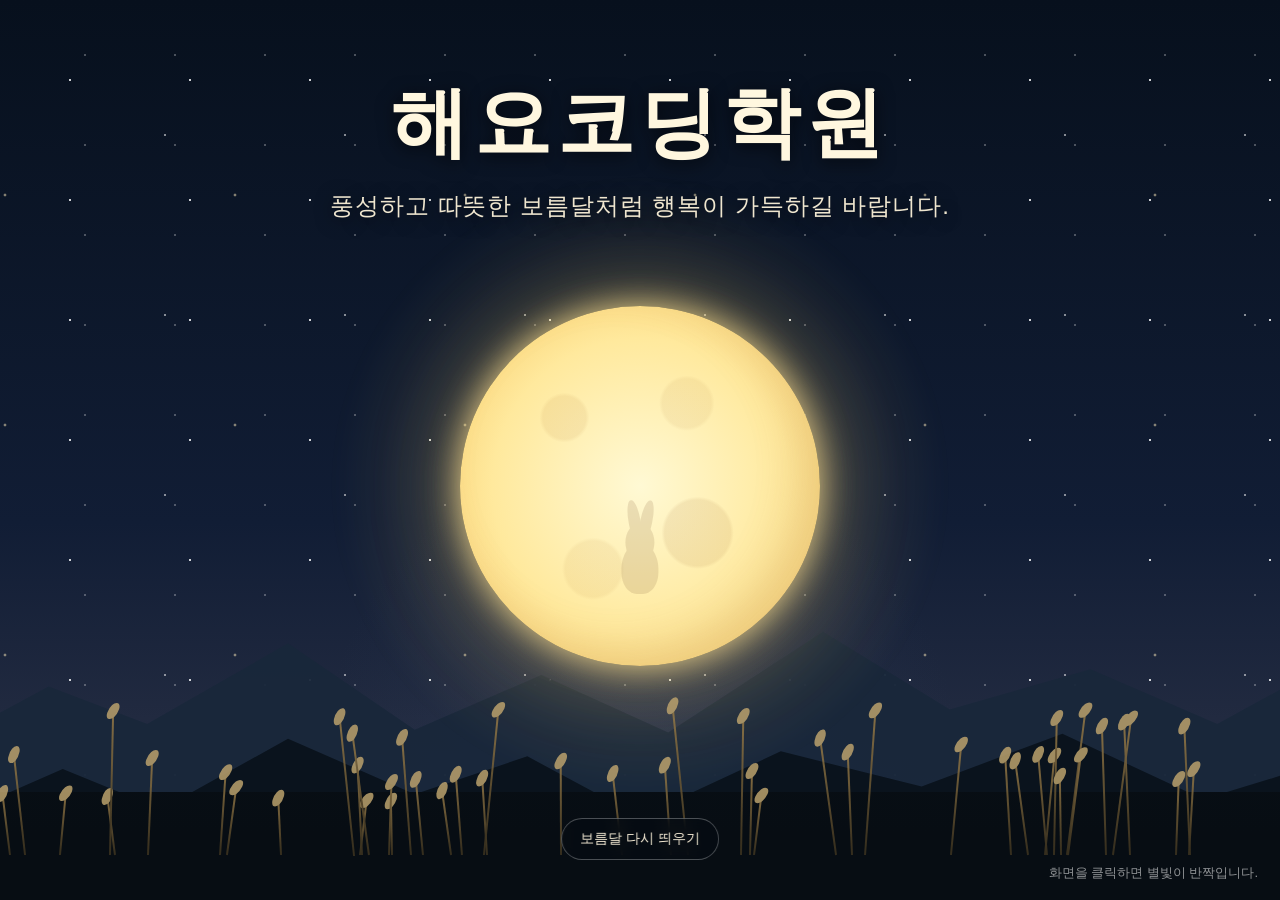
==== commit e2fcef87: "Add files via upload" ====
--- a/index.html
+++ b/index.html
@@ -1 +1 @@
-<!doctype html><html lang="ko"><head><meta charset="utf-8"/><meta name="viewport" content="width=device-width,initial-scale=1,viewport-fit=cover"/><title>해요코딩학원 추석 감사 인사</title><meta name="description" content="풍성한 한가위, 보내주신 신뢰와 응원에 감사드립니다. 해요코딩학원 드림."/><meta property="og:title" content="풍성한 한가위 감사드립니다 🎑"/><meta property="og:description" content="보름달처럼 가득 찬 기쁨이 함께하길 바랍니다. 해요코딩학원 드림."/><meta property="og:image" content="https://postfiles.pstatic.net/MjAyNTA5MjdfMTMx/MDAxNzU4OTQ4NzI3Mjgy.Dm1bkY2tgO7mXk5aLHspOG1yhKD48ZL5SoJcIr5tyhEg.bdWwjQ0OEG_s8W8WAwv14SQyLs3kI4AkTOx3r7p2QRIg.PNG/kakao_image.png?type=w773"/><meta property="og:type" content="website"/><link rel="stylesheet" href="style.css"/></head><body><main class="scene"><div class="stars" aria-hidden="true"></div><div class="moon" aria-hidden="true"></div><div class="cloud" aria-hidden="true"></div><div class="cloud two" aria-hidden="true"></div><div class="hills" aria-hidden="true"></div><section class="card-wrap"><img class="rabbit" src="images/rabbit.png" alt="추석 토끼"/><section class="card" role="dialog" aria-label="추석 인사 카드"><div class="badge">2025 한가위</div><h1>보름달처럼 가득한<br><span class="accent">감사를</span> 전합니다</h1><p>늘 함께해 주시는 마음에 감사드리며,<br>따뜻한 명절 가족과 함께 즐겁게 보내세요.</p><div class="btns"><a class="btn primary" href="https://blog.naver.com/heyocoding/224020069210" target="_blank" rel="noopener">연휴기간 10.3(금) ~ 10.9(목)</a><a class="btn ghost" href="tel:01084748642">연락처 010-8474-8642</a></div></section></section><footer class="foot">© 해요코딩학원 | <br>울산 북구 화산4길 22, 3층</footer></main><script src="script.js"></script></body></html>
+<!DOCTYPE html><html lang="ko"><head><meta charset="UTF-8"><meta name="viewport" content="width=device-width,initial-scale=1.0,viewport-fit=cover"><title>해요코딩학원</title><style>*{box-sizing:border-box;margin:0;padding:0}html,body{width:100%;height:100%;min-height:100%;overflow:hidden;font-family:"Malgun Gothic","Apple SD Gothic Neo",sans-serif;background:#07111f;overscroll-behavior:none;touch-action:manipulation}.scene{position:relative;width:100vw;height:100vh;height:100svh;min-height:100dvh;overflow:hidden;background:radial-gradient(circle at 50% 85%,rgba(47,61,87,0.40),transparent 32%),linear-gradient(to bottom,#07101d 0%,#111d35 58%,#30364a 100%)}.stars,.stars::before,.stars::after{position:absolute;inset:0;content:"";pointer-events:none;background-repeat:repeat}.stars{opacity:.85;background-image:radial-gradient(circle,rgba(255,255,255,.95) 1px,transparent 1.5px),radial-gradient(circle,rgba(255,255,255,.6) 1px,transparent 1.5px);background-size:120px 120px,180px 180px;background-position:10px 20px,75px 45px;animation:twinkle 5s ease-in-out infinite alternate}.stars::before{background-image:radial-gradient(circle,rgba(255,238,190,.9) 1.2px,transparent 1.7px);background-size:230px 230px;background-position:120px 80px;opacity:.65}.stars::after{background-image:radial-gradient(circle,rgba(255,255,255,.8) .8px,transparent 1.3px);background-size:90px 90px;background-position:40px 10px;opacity:.4}@keyframes twinkle{from{opacity:.45}to{opacity:.95}}.title-box{position:absolute;top:8vh;left:50%;transform:translateX(-50%);z-index:8;width:min(92vw,900px);text-align:center;color:#fff7df;text-shadow:0 3px 18px rgba(0,0,0,.65);opacity:0;animation:textIn 2s ease 2.5s forwards}.title-box h1{font-size:clamp(36px,6vw,78px);letter-spacing:.08em;font-weight:700}.title-box p{margin-top:14px;font-size:clamp(15px,2vw,24px);color:#efe6cf;letter-spacing:.04em}@keyframes textIn{from{opacity:0;transform:translate(-50%,-12px)}to{opacity:1;transform:translate(-50%,0)}}.moon-wrap{position:absolute;left:50%;bottom:-34vh;width:min(34vw,360px);aspect-ratio:1;transform:translateX(-50%);z-index:3;animation:moonRise 8s cubic-bezier(.22,.7,.2,1) forwards}@keyframes moonRise{0%{bottom:-34vh;transform:translateX(-50%) scale(.82)}72%{bottom:29vh;transform:translateX(-50%) scale(1)}100%{bottom:26vh;transform:translateX(-50%) scale(1)}}.moon-glow{position:absolute;inset:-36%;border-radius:50%;background:radial-gradient(circle,rgba(255,231,157,.38) 0%,rgba(255,217,118,.20) 28%,rgba(255,217,118,.09) 48%,transparent 70%);filter:blur(8px);animation:glow 3.8s ease-in-out infinite alternate}@keyframes glow{from{transform:scale(.96);opacity:.72}to{transform:scale(1.07);opacity:1}}.moon{position:absolute;inset:0;border-radius:50%;overflow:hidden;box-shadow:0 0 32px rgba(255,228,150,.8),0 0 85px rgba(255,216,115,.38),inset -24px -18px 40px rgba(166,114,57,.16);background:radial-gradient(circle at 29% 31%,rgba(199,151,82,.14) 0 6%,transparent 7%),radial-gradient(circle at 63% 27%,rgba(184,137,72,.10) 0 7%,transparent 8%),radial-gradient(circle at 66% 63%,rgba(166,116,61,.12) 0 10%,transparent 11%),radial-gradient(circle at 37% 73%,rgba(192,144,73,.10) 0 8%,transparent 9%),radial-gradient(circle at 50% 50%,#fff9d4 0%,#ffe99d 58%,#f7c862 100%)}.rabbit{position:absolute;left:50%;bottom:20%;width:17%;height:26%;transform:translateX(-50%);opacity:.18}.rabbit .body{position:absolute;bottom:0;left:20%;width:60%;height:55%;background:#8f6c46;border-radius:50% 50% 42% 42%}.rabbit .head{position:absolute;left:26%;top:24%;width:48%;height:42%;background:#8f6c46;border-radius:50%}.rabbit .ear{position:absolute;top:0;width:19%;height:44%;background:#8f6c46;border-radius:50% 50% 42% 42%}.rabbit .ear.e1{left:31%;transform:rotate(-10deg)}.rabbit .ear.e2{right:31%;transform:rotate(12deg)}.cloud{position:absolute;z-index:4;height:22px;border-radius:100px;background:rgba(220,229,240,.10);filter:blur(.3px);animation:drift linear infinite}.cloud::before,.cloud::after{content:"";position:absolute;border-radius:50%;background:inherit}.cloud::before{width:70px;height:45px;left:26px;top:-20px}.cloud::after{width:90px;height:54px;right:30px;top:-28px}.c1{width:230px;left:-260px;top:33%;opacity:.7;animation-duration:28s}.c2{width:310px;left:-350px;top:47%;opacity:.45;animation-duration:40s;animation-delay:-12s}.c3{width:180px;left:-220px;top:22%;opacity:.36;animation-duration:34s;animation-delay:-22s}@keyframes drift{from{transform:translateX(0)}to{transform:translateX(calc(100vw + 600px))}}.mountains-back,.mountains-front{position:absolute;left:-5vw;width:110vw;pointer-events:none}.mountains-back{bottom:9vh;height:32vh;z-index:2;background:#19283a;clip-path:polygon(0 75%,8% 54%,15% 67%,25% 39%,34% 69%,43% 50%,52% 70%,63% 35%,72% 62%,82% 48%,91% 67%,100% 43%,100% 100%,0 100%);opacity:.95}.mountains-front{bottom:0;height:28vh;z-index:5;background:#0a131d;clip-path:polygon(0 70%,9% 48%,16% 64%,25% 36%,34% 58%,42% 43%,50% 67%,60% 41%,70% 55%,80% 34%,90% 60%,100% 43%,100% 100%,0 100%)}.ground{position:absolute;left:0;bottom:0;width:100%;height:12vh;z-index:7;background:linear-gradient(to bottom,rgba(8,15,22,.3),#070d13 38%),#070d13}.reeds{position:absolute;bottom:5vh;left:0;width:100%;height:22vh;z-index:8;opacity:.86;pointer-events:none}.reed{position:absolute;bottom:0;width:2px;height:var(--h);left:var(--x);background:linear-gradient(#9a7d49,#3b321f);transform-origin:bottom center;transform:rotate(var(--r));animation:sway 4s ease-in-out infinite alternate;animation-delay:var(--d)}.reed::after{content:"";position:absolute;top:-7px;left:-4px;width:10px;height:18px;border-radius:70% 30% 70% 30%;background:#b9a06c;transform:rotate(18deg)}@keyframes sway{from{transform:rotate(calc(var(--r) - 2deg))}to{transform:rotate(calc(var(--r) + 2deg))}}.hint{position:absolute;right:max(22px,env(safe-area-inset-right));bottom:calc(18px + env(safe-area-inset-bottom));z-index:20;font-size:13px;color:rgba(255,255,255,.55);user-select:none}.replay{position:absolute;left:50%;bottom:calc(4.5vh + env(safe-area-inset-bottom));transform:translateX(-50%);z-index:20;border:1px solid rgba(255,255,255,.28);background:rgba(6,12,20,.48);color:#f7edd7;padding:11px 18px;border-radius:999px;cursor:pointer;-webkit-backdrop-filter:blur(7px);backdrop-filter:blur(7px);font-size:14px;-webkit-tap-highlight-color:transparent;transition:.2s ease}.replay:hover{background:rgba(255,255,255,.12);transform:translateX(-50%) translateY(-2px)}@media(max-width:600px){.moon-wrap{width:min(58vw,300px)}.title-box{top:calc(7vh + env(safe-area-inset-top));width:88vw}.title-box h1{font-size:clamp(34px,12vw,56px)}.title-box p{font-size:clamp(13px,4vw,18px);line-height:1.55;padding:0 8px}.mountains-back{height:30vh}.mountains-front{height:25vh}.replay{bottom:calc(18px + env(safe-area-inset-bottom));font-size:13px;padding:10px 16px}.hint{display:none}}@media(max-height:500px) and (orientation:landscape){.title-box{top:calc(3vh + env(safe-area-inset-top))}.title-box h1{font-size:clamp(28px,6vw,42px)}.title-box p{margin-top:6px;font-size:13px}.moon-wrap{width:min(27vw,220px)}.replay{bottom:calc(10px + env(safe-area-inset-bottom))}}</style></head><body><main class="scene" id="scene"><div class="stars"></div><section class="title-box"><h1>해요코딩학원</h1><p>풍성하고 따뜻한 보름달처럼 행복이 가득하길 바랍니다.</p></section><div class="moon-wrap" id="moonWrap"><div class="moon-glow"></div><div class="moon"><div class="rabbit"><div class="ear e1"></div><div class="ear e2"></div><div class="head"></div><div class="body"></div></div></div></div><div class="cloud c1"></div><div class="cloud c2"></div><div class="cloud c3"></div><div class="mountains-back"></div><div class="mountains-front"></div><div class="ground"></div><div class="reeds" id="reeds"></div><button class="replay" id="replayBtn">보름달 다시 띄우기</button><div class="hint">화면을 클릭하면 별빛이 반짝입니다.</div></main><script>const reeds=document.getElementById("reeds");for(let i=0;i<46;i++){const reed=document.createElement("span");reed.className="reed";reed.style.setProperty("--x",(Math.random()*100)+"%");reed.style.setProperty("--h",(55+Math.random()*100)+"px");reed.style.setProperty("--r",(-8+Math.random()*16)+"deg");reed.style.setProperty("--d",(-Math.random()*4)+"s");reeds.appendChild(reed)}const replayBtn=document.getElementById("replayBtn");const moonWrap=document.getElementById("moonWrap");const titleBox=document.querySelector(".title-box");replayBtn.addEventListener("click",()=>{moonWrap.style.animation="none";titleBox.style.animation="none";void moonWrap.offsetWidth;void titleBox.offsetWidth;moonWrap.style.animation="";titleBox.style.animation=""});document.getElementById("scene").addEventListener("pointerdown",(e)=>{if(e.target===replayBtn)return;for(let i=0;i<9;i++){const sparkle=document.createElement("span");sparkle.style.position="absolute";sparkle.style.left=(e.clientX+(Math.random()-0.5)*90)+"px";sparkle.style.top=(e.clientY+(Math.random()-0.5)*90)+"px";sparkle.style.width=sparkle.style.height=(2+Math.random()*4)+"px";sparkle.style.borderRadius="50%";sparkle.style.background="#fff7cf";sparkle.style.boxShadow="0 0 12px #ffe9a3";sparkle.style.zIndex="30";sparkle.style.pointerEvents="none";sparkle.style.transition="all 1s ease";document.body.appendChild(sparkle);requestAnimationFrame(()=>{sparkle.style.transform=`translate(${(Math.random()-.5)*60}px,${(Math.random()-.5)*60}px) scale(.2)`;sparkle.style.opacity="0"});setTimeout(()=>sparkle.remove(),1050)}});</script></body></html>
